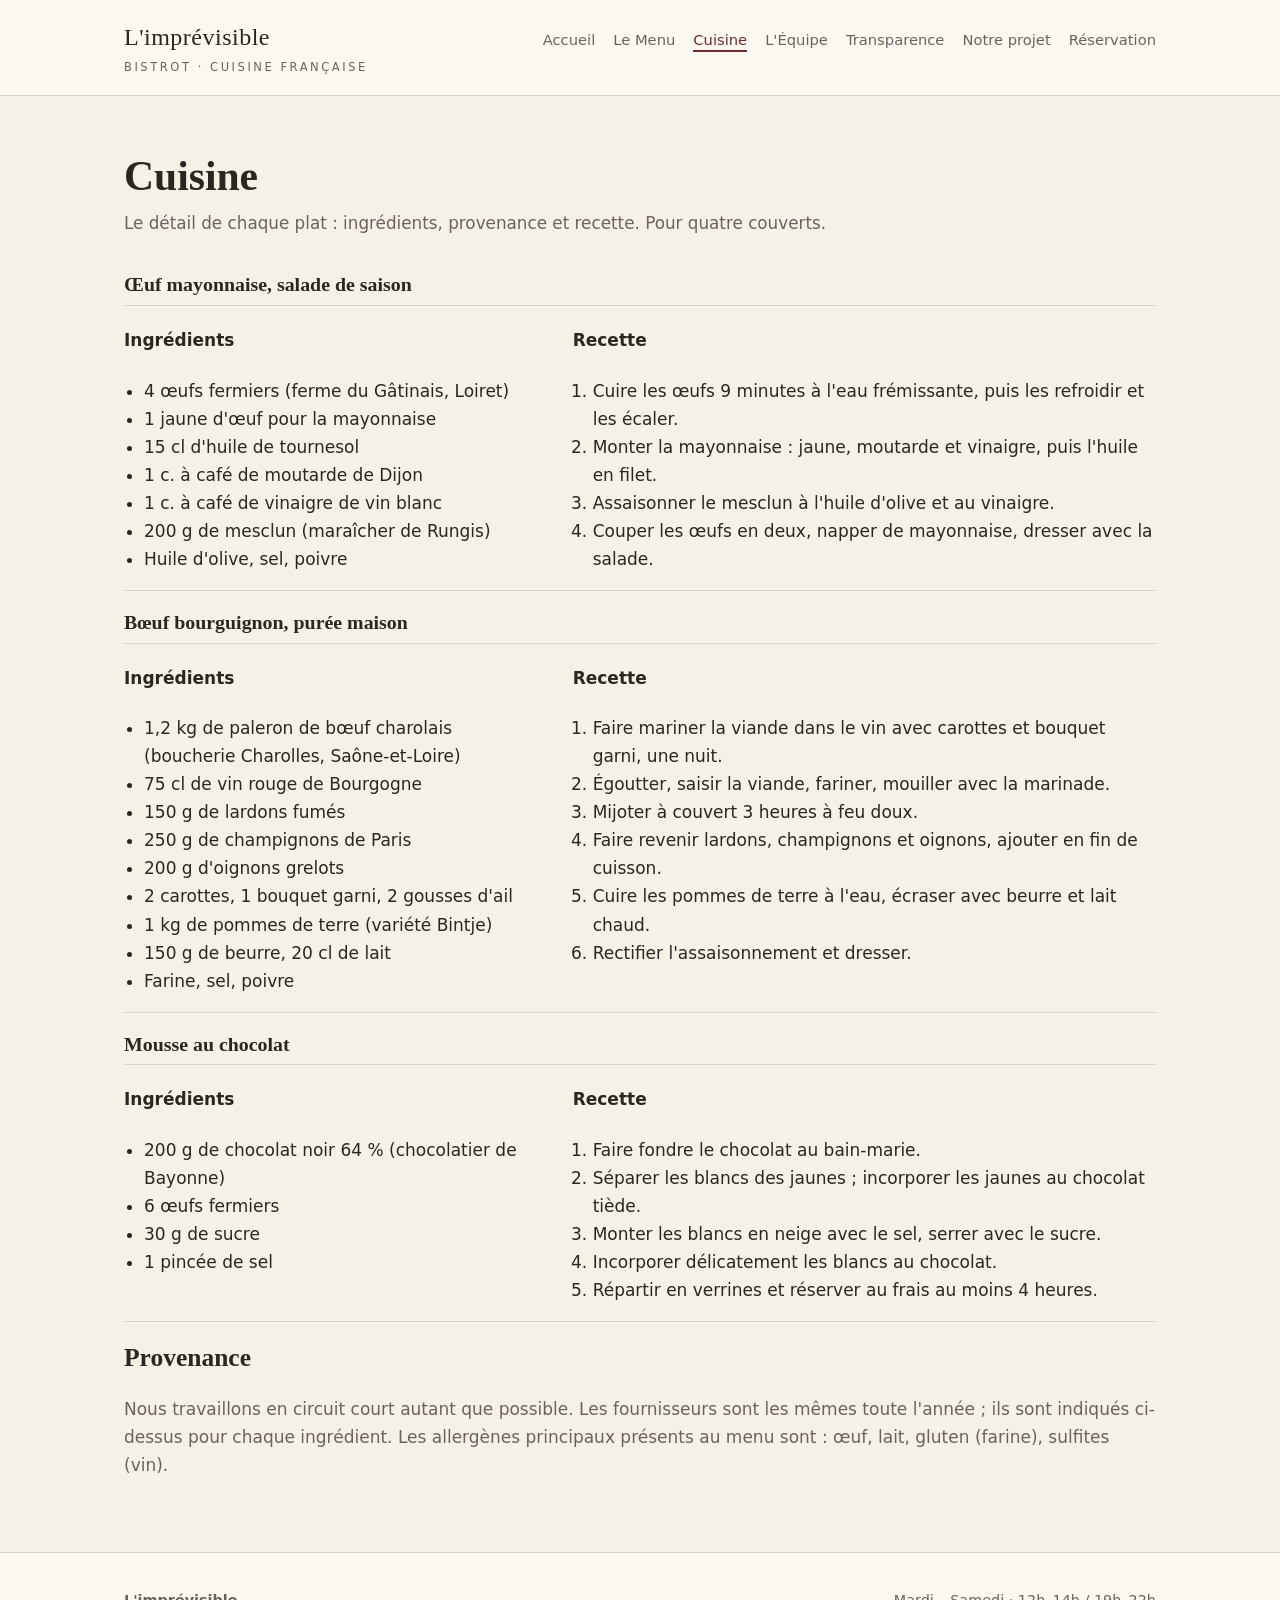
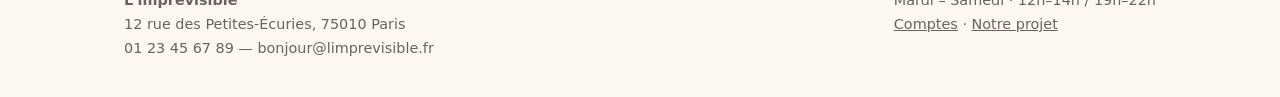
==== cuisine.html @ a86bb1ca "Construction du site bistrot : accueil, menu, cuisine, equipe, transparence, projet, reservation Co-" ====
<!DOCTYPE html>
<html lang="fr">
<head>
  <meta charset="UTF-8" />
  <meta name="viewport" content="width=device-width, initial-scale=1.0" />
  <title>Cuisine — L'imprévisible</title>
  <meta name="description" content="Ingrédients, provenance et recettes détaillées des plats de L'imprévisible." />
  <link rel="stylesheet" href="styles.css" />
</head>
<body>
  <header class="site-header">
    <div class="site-header__inner">
      <a class="brand" href="index.html">
        <span class="brand__name">L'imprévisible</span>
        <span class="brand__tag">Bistrot · Cuisine française</span>
      </a>
      <nav>
        <ul class="nav">
          <li><a href="index.html">Accueil</a></li>
          <li><a href="menu.html">Le Menu</a></li>
          <li><a href="cuisine.html" aria-current="page">Cuisine</a></li>
          <li><a href="equipe.html">L'Équipe</a></li>
          <li><a href="transparence.html">Transparence</a></li>
          <li><a href="projet.html">Notre projet</a></li>
          <li><a href="reservation.html">Réservation</a></li>
        </ul>
      </nav>
    </div>
  </header>

  <main class="wrap">
    <h1 class="page-title">Cuisine</h1>
    <p class="page-subtitle">
      Le détail de chaque plat : ingrédients, provenance et recette. Pour quatre couverts.
    </p>

    <article class="recipe section" style="padding-top:0;">
      <h3>Œuf mayonnaise, salade de saison</h3>
      <div class="recipe__cols">
        <div>
          <h4 class="mt-0">Ingrédients</h4>
          <ul>
            <li>4 œufs fermiers (ferme du Gâtinais, Loiret)</li>
            <li>1 jaune d'œuf pour la mayonnaise</li>
            <li>15 cl d'huile de tournesol</li>
            <li>1 c. à café de moutarde de Dijon</li>
            <li>1 c. à café de vinaigre de vin blanc</li>
            <li>200 g de mesclun (maraîcher de Rungis)</li>
            <li>Huile d'olive, sel, poivre</li>
          </ul>
        </div>
        <div>
          <h4 class="mt-0">Recette</h4>
          <ol>
            <li>Cuire les œufs 9 minutes à l'eau frémissante, puis les refroidir et les écaler.</li>
            <li>Monter la mayonnaise : jaune, moutarde et vinaigre, puis l'huile en filet.</li>
            <li>Assaisonner le mesclun à l'huile d'olive et au vinaigre.</li>
            <li>Couper les œufs en deux, napper de mayonnaise, dresser avec la salade.</li>
          </ol>
        </div>
      </div>
    </article>

    <article class="recipe section">
      <h3>Bœuf bourguignon, purée maison</h3>
      <div class="recipe__cols">
        <div>
          <h4 class="mt-0">Ingrédients</h4>
          <ul>
            <li>1,2 kg de paleron de bœuf charolais (boucherie Charolles, Saône-et-Loire)</li>
            <li>75 cl de vin rouge de Bourgogne</li>
            <li>150 g de lardons fumés</li>
            <li>250 g de champignons de Paris</li>
            <li>200 g d'oignons grelots</li>
            <li>2 carottes, 1 bouquet garni, 2 gousses d'ail</li>
            <li>1 kg de pommes de terre (variété Bintje)</li>
            <li>150 g de beurre, 20 cl de lait</li>
            <li>Farine, sel, poivre</li>
          </ul>
        </div>
        <div>
          <h4 class="mt-0">Recette</h4>
          <ol>
            <li>Faire mariner la viande dans le vin avec carottes et bouquet garni, une nuit.</li>
            <li>Égoutter, saisir la viande, fariner, mouiller avec la marinade.</li>
            <li>Mijoter à couvert 3 heures à feu doux.</li>
            <li>Faire revenir lardons, champignons et oignons, ajouter en fin de cuisson.</li>
            <li>Cuire les pommes de terre à l'eau, écraser avec beurre et lait chaud.</li>
            <li>Rectifier l'assaisonnement et dresser.</li>
          </ol>
        </div>
      </div>
    </article>

    <article class="recipe section">
      <h3>Mousse au chocolat</h3>
      <div class="recipe__cols">
        <div>
          <h4 class="mt-0">Ingrédients</h4>
          <ul>
            <li>200 g de chocolat noir 64 % (chocolatier de Bayonne)</li>
            <li>6 œufs fermiers</li>
            <li>30 g de sucre</li>
            <li>1 pincée de sel</li>
          </ul>
        </div>
        <div>
          <h4 class="mt-0">Recette</h4>
          <ol>
            <li>Faire fondre le chocolat au bain-marie.</li>
            <li>Séparer les blancs des jaunes ; incorporer les jaunes au chocolat tiède.</li>
            <li>Monter les blancs en neige avec le sel, serrer avec le sucre.</li>
            <li>Incorporer délicatement les blancs au chocolat.</li>
            <li>Répartir en verrines et réserver au frais au moins 4 heures.</li>
          </ol>
        </div>
      </div>
    </article>

    <section class="section">
      <h2>Provenance</h2>
      <p class="muted">
        Nous travaillons en circuit court autant que possible. Les fournisseurs sont
        les mêmes toute l'année ; ils sont indiqués ci-dessus pour chaque ingrédient.
        Les allergènes principaux présents au menu sont : œuf, lait, gluten (farine),
        sulfites (vin).
      </p>
    </section>
  </main>

  <footer class="site-footer">
    <div class="site-footer__inner">
      <div>
        <strong>L'imprévisible</strong><br />
        12 rue des Petites-Écuries, 75010 Paris<br />
        01 23 45 67 89 — bonjour@limprevisible.fr
      </div>
      <div>
        Mardi – Samedi · 12h–14h / 19h–22h<br />
        <a href="transparence.html">Comptes</a> · <a href="projet.html">Notre projet</a>
      </div>
    </div>
  </footer>
</body>
</html>
---- styles.css ----
:root {
  --cream: #f6f1e7;
  --paper: #fbf8f1;
  --ink: #2a2622;
  --muted: #6b635a;
  --line: #ddd3c4;
  --bordeaux: #6e2b2b;
  --bordeaux-dark: #531f1f;
  --olive: #5b5e44;
}

* {
  box-sizing: border-box;
}

html {
  scroll-behavior: smooth;
}

body {
  margin: 0;
  font-family: "Inter", "Segoe UI", system-ui, sans-serif;
  color: var(--ink);
  background: var(--cream);
  line-height: 1.65;
  font-size: 17px;
}

h1, h2, h3 {
  font-family: Georgia, "Times New Roman", serif;
  font-weight: 600;
  line-height: 1.2;
  color: var(--ink);
}

a {
  color: var(--bordeaux);
}

img {
  max-width: 100%;
  display: block;
}

/* ---------- Header ---------- */
.site-header {
  border-bottom: 1px solid var(--line);
  background: var(--paper);
}

.site-header__inner {
  max-width: 1080px;
  margin: 0 auto;
  padding: 18px 24px;
  display: flex;
  flex-wrap: wrap;
  align-items: baseline;
  justify-content: space-between;
  gap: 12px;
}

.brand {
  text-decoration: none;
  color: var(--ink);
}

.brand__name {
  font-family: Georgia, serif;
  font-size: 1.5rem;
  letter-spacing: 0.5px;
}

.brand__tag {
  display: block;
  font-size: 0.72rem;
  letter-spacing: 0.22em;
  text-transform: uppercase;
  color: var(--muted);
}

.nav {
  display: flex;
  flex-wrap: wrap;
  gap: 4px 18px;
  list-style: none;
  margin: 0;
  padding: 0;
}

.nav a {
  text-decoration: none;
  color: var(--muted);
  font-size: 0.92rem;
  padding-bottom: 2px;
  border-bottom: 2px solid transparent;
}

.nav a:hover,
.nav a[aria-current="page"] {
  color: var(--bordeaux);
  border-bottom-color: var(--bordeaux);
}

/* ---------- Hero ---------- */
.hero {
  background: var(--bordeaux);
  color: #f3e9df;
}

.hero__inner {
  max-width: 1080px;
  margin: 0 auto;
  padding: 72px 24px;
}

.hero h1 {
  color: #fff;
  font-size: clamp(2.2rem, 5vw, 3.4rem);
  margin: 0 0 14px;
}

.hero p {
  max-width: 620px;
  font-size: 1.1rem;
  margin: 0 0 28px;
  color: #ecdcd0;
}

/* ---------- Layout ---------- */
.wrap {
  max-width: 1080px;
  margin: 0 auto;
  padding: 56px 24px;
}

.wrap--narrow {
  max-width: 760px;
}

.section + .section {
  border-top: 1px solid var(--line);
}

.lead {
  font-size: 1.15rem;
  color: var(--muted);
}

.page-title {
  font-size: clamp(1.9rem, 4vw, 2.6rem);
  margin: 0 0 8px;
}

.page-subtitle {
  color: var(--muted);
  margin: 0 0 36px;
  font-size: 1.05rem;
}

/* ---------- Buttons ---------- */
.btn {
  display: inline-block;
  background: #f3e9df;
  color: var(--bordeaux-dark);
  text-decoration: none;
  padding: 12px 26px;
  border-radius: 2px;
  font-weight: 600;
  font-size: 0.95rem;
  border: 1px solid transparent;
  cursor: pointer;
}

.btn:hover {
  background: #fff;
}

.btn--ghost {
  background: transparent;
  color: var(--bordeaux);
  border-color: var(--bordeaux);
}

.btn--ghost:hover {
  background: var(--bordeaux);
  color: #fff;
}

/* ---------- Cards / grids ---------- */
.grid {
  display: grid;
  gap: 24px;
}

.grid--3 {
  grid-template-columns: repeat(auto-fit, minmax(240px, 1fr));
}

.grid--2 {
  grid-template-columns: repeat(auto-fit, minmax(280px, 1fr));
}

.card {
  background: var(--paper);
  border: 1px solid var(--line);
  border-radius: 3px;
  padding: 26px;
}

.card h3 {
  margin-top: 0;
}

/* ---------- Menu ---------- */
.menu-course {
  margin-bottom: 40px;
}

.menu-course__label {
  text-transform: uppercase;
  letter-spacing: 0.2em;
  font-size: 0.78rem;
  color: var(--bordeaux);
  margin-bottom: 6px;
}

.menu-course__name {
  font-size: 1.5rem;
  margin: 0 0 6px;
}

.menu-course__desc {
  color: var(--muted);
  margin: 0;
}

.price-tag {
  font-family: Georgia, serif;
  font-size: 2rem;
  color: var(--bordeaux);
}

/* ---------- Tables ---------- */
.table {
  width: 100%;
  border-collapse: collapse;
  margin: 18px 0;
  background: var(--paper);
}

.table caption {
  text-align: left;
  color: var(--muted);
  font-size: 0.9rem;
  margin-bottom: 8px;
}

.table th,
.table td {
  text-align: left;
  padding: 12px 14px;
  border-bottom: 1px solid var(--line);
  font-size: 0.96rem;
}

.table th {
  background: #efe7d8;
  font-family: Georgia, serif;
  font-weight: 600;
}

.table td.num,
.table th.num {
  text-align: right;
  font-variant-numeric: tabular-nums;
}

.table tfoot td {
  font-weight: 700;
  border-top: 2px solid var(--line);
}

/* ---------- Staff ---------- */
.staff {
  display: grid;
  gap: 28px;
}

.staff__role {
  color: var(--bordeaux);
  font-size: 0.85rem;
  letter-spacing: 0.12em;
  text-transform: uppercase;
  margin: 0 0 2px;
}

.staff h3 {
  margin: 0 0 4px;
}

.staff__meta {
  color: var(--muted);
  font-size: 0.92rem;
  margin: 0 0 10px;
}

.staff ul {
  margin: 0;
  padding-left: 20px;
  color: var(--muted);
}

.salary {
  font-weight: 600;
  color: var(--ink);
}

/* ---------- Recipe ---------- */
.recipe h3 {
  border-bottom: 1px solid var(--line);
  padding-bottom: 8px;
}

.recipe__cols {
  display: grid;
  grid-template-columns: 1fr 1.4fr;
  gap: 32px;
}

.recipe__cols ol,
.recipe__cols ul {
  padding-left: 20px;
}

/* ---------- Forms ---------- */
.field {
  margin-bottom: 18px;
}

.field label {
  display: block;
  font-size: 0.9rem;
  margin-bottom: 6px;
  color: var(--ink);
}

.field input,
.field select,
.field textarea {
  width: 100%;
  padding: 11px 12px;
  border: 1px solid var(--line);
  border-radius: 2px;
  font: inherit;
  background: #fff;
}

.form-note {
  background: #efe7d8;
  border-left: 3px solid var(--bordeaux);
  padding: 14px 18px;
  font-size: 0.95rem;
  margin: 24px 0;
}

/* ---------- Footer ---------- */
.site-footer {
  border-top: 1px solid var(--line);
  background: var(--paper);
  color: var(--muted);
  font-size: 0.9rem;
}

.site-footer__inner {
  max-width: 1080px;
  margin: 0 auto;
  padding: 36px 24px;
  display: flex;
  flex-wrap: wrap;
  justify-content: space-between;
  gap: 16px;
}

.site-footer a {
  color: var(--muted);
}

/* ---------- Utilities ---------- */
.muted { color: var(--muted); }
.mt-0 { margin-top: 0; }
.center { text-align: center; }

@media (max-width: 640px) {
  .recipe__cols {
    grid-template-columns: 1fr;
    gap: 16px;
  }
  .hero__inner {
    padding: 52px 20px;
  }
}
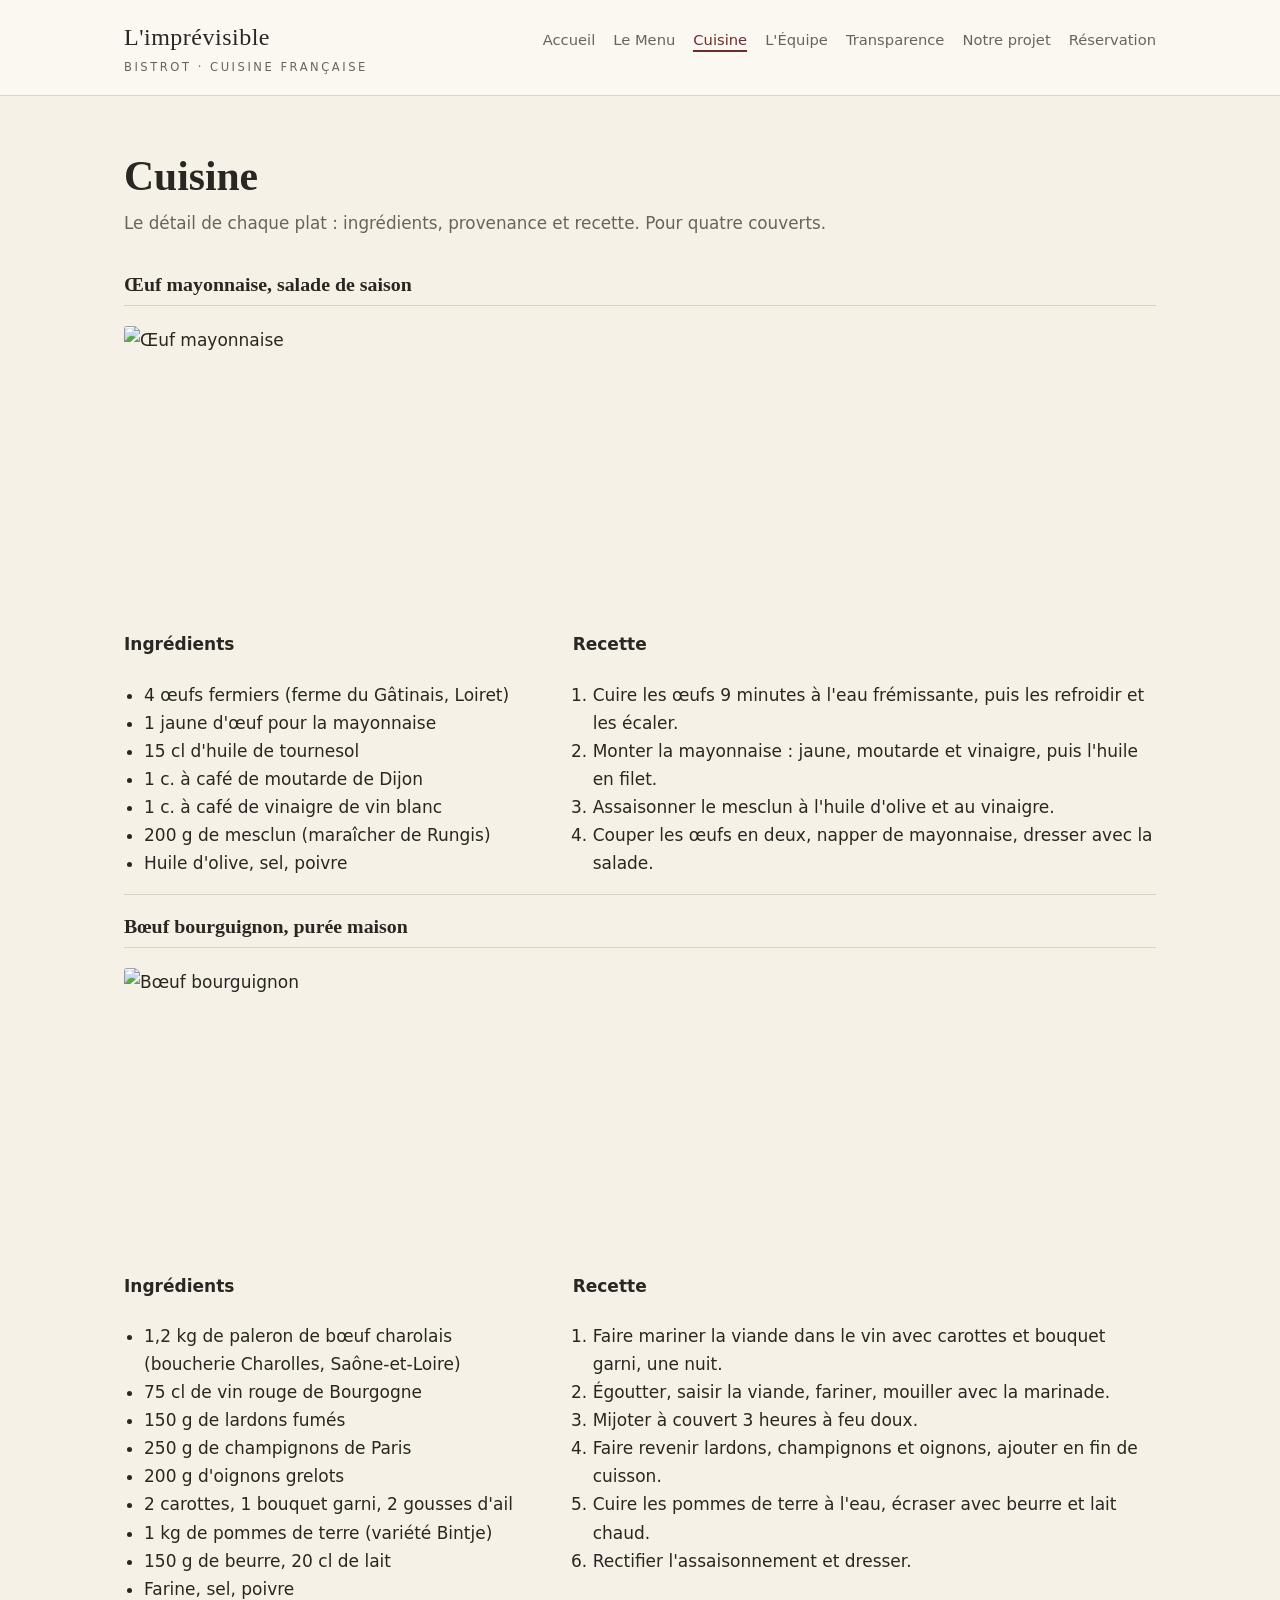
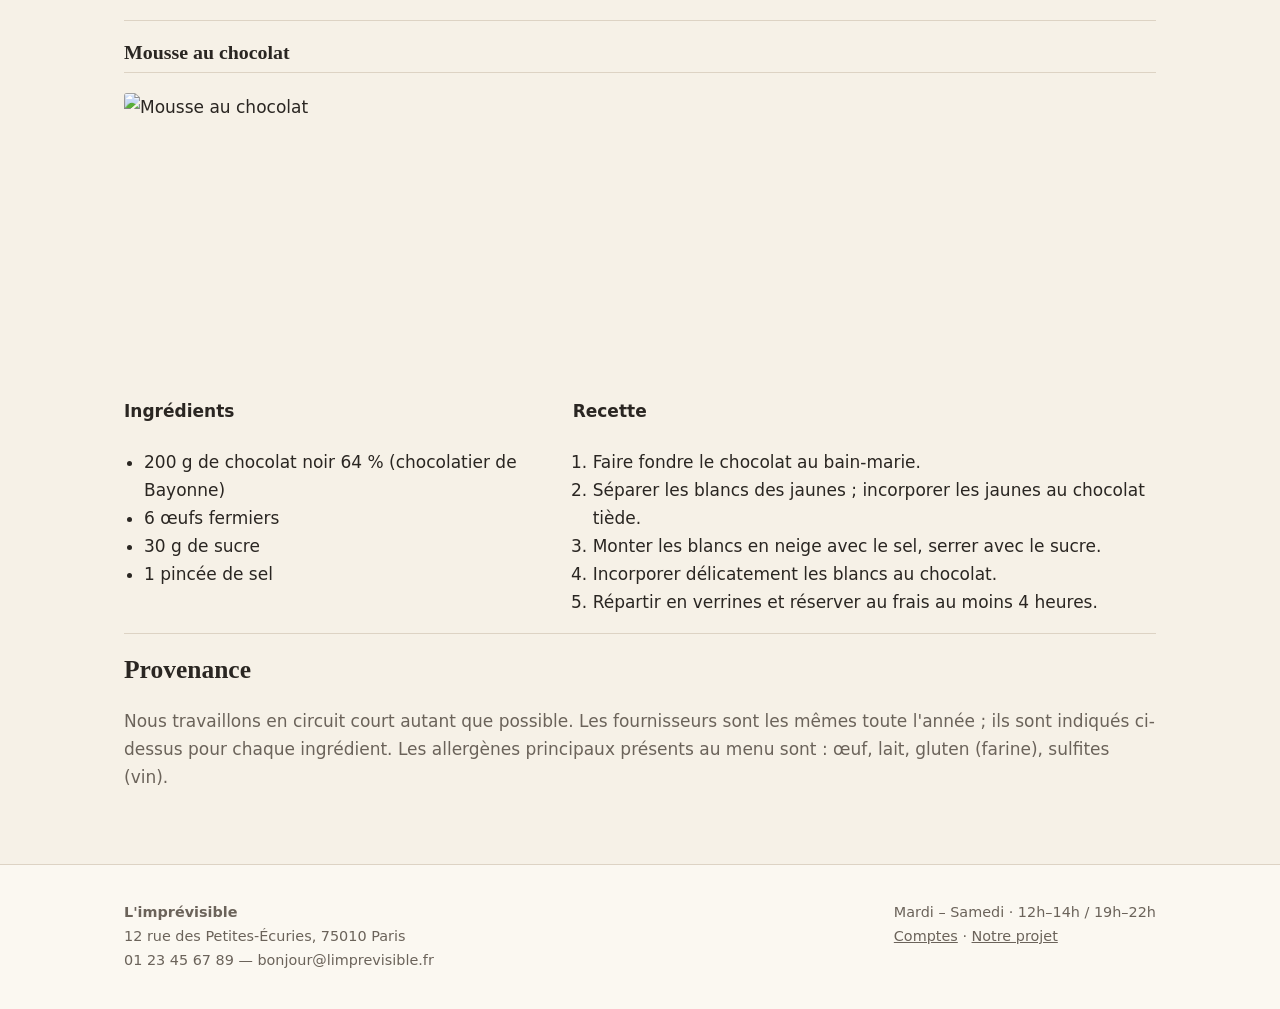
==== commit 7a8a3662: "Ajout des visuels : hero, entrée, plat, dessert Co-authored-by: Cursor <cursoragent@cursor.com>" ====
--- a/cuisine.html
+++ b/cuisine.html
@@ -36,6 +36,7 @@
 
     <article class="recipe section" style="padding-top:0;">
       <h3>Œuf mayonnaise, salade de saison</h3>
+      <img src="assets/dish-starter.png" alt="Œuf mayonnaise" class="recipe-img" />
       <div class="recipe__cols">
         <div>
           <h4 class="mt-0">Ingrédients</h4>
@@ -63,6 +64,7 @@
 
     <article class="recipe section">
       <h3>Bœuf bourguignon, purée maison</h3>
+      <img src="assets/dish-main.png" alt="Bœuf bourguignon" class="recipe-img" />
       <div class="recipe__cols">
         <div>
           <h4 class="mt-0">Ingrédients</h4>
@@ -94,6 +96,7 @@
 
     <article class="recipe section">
       <h3>Mousse au chocolat</h3>
+      <img src="assets/dish-dessert.png" alt="Mousse au chocolat" class="recipe-img" />
       <div class="recipe__cols">
         <div>
           <h4 class="mt-0">Ingrédients</h4>
--- a/styles.css
+++ b/styles.css
@@ -103,11 +103,21 @@
 
 /* ---------- Hero ---------- */
 .hero {
-  background: var(--bordeaux);
+  background: var(--bordeaux) url('assets/hero-bistrot.png') center/cover no-repeat;
   color: #f3e9df;
+  position: relative;
+}
+
+.hero::before {
+  content: '';
+  position: absolute;
+  top: 0; left: 0; right: 0; bottom: 0;
+  background: rgba(0, 0, 0, 0.6);
 }
 
 .hero__inner {
+  position: relative;
+  z-index: 1;
   max-width: 1080px;
   margin: 0 auto;
   padding: 72px 24px;
@@ -234,6 +244,22 @@
   margin: 0;
 }
 
+.course-img {
+  width: 100%;
+  height: 320px;
+  object-fit: cover;
+  border-radius: 3px;
+  margin: 12px 0 16px;
+}
+
+.recipe-img {
+  width: 100%;
+  height: 280px;
+  object-fit: cover;
+  border-radius: 3px;
+  margin-bottom: 24px;
+}
+
 .price-tag {
   font-family: Georgia, serif;
   font-size: 2rem;
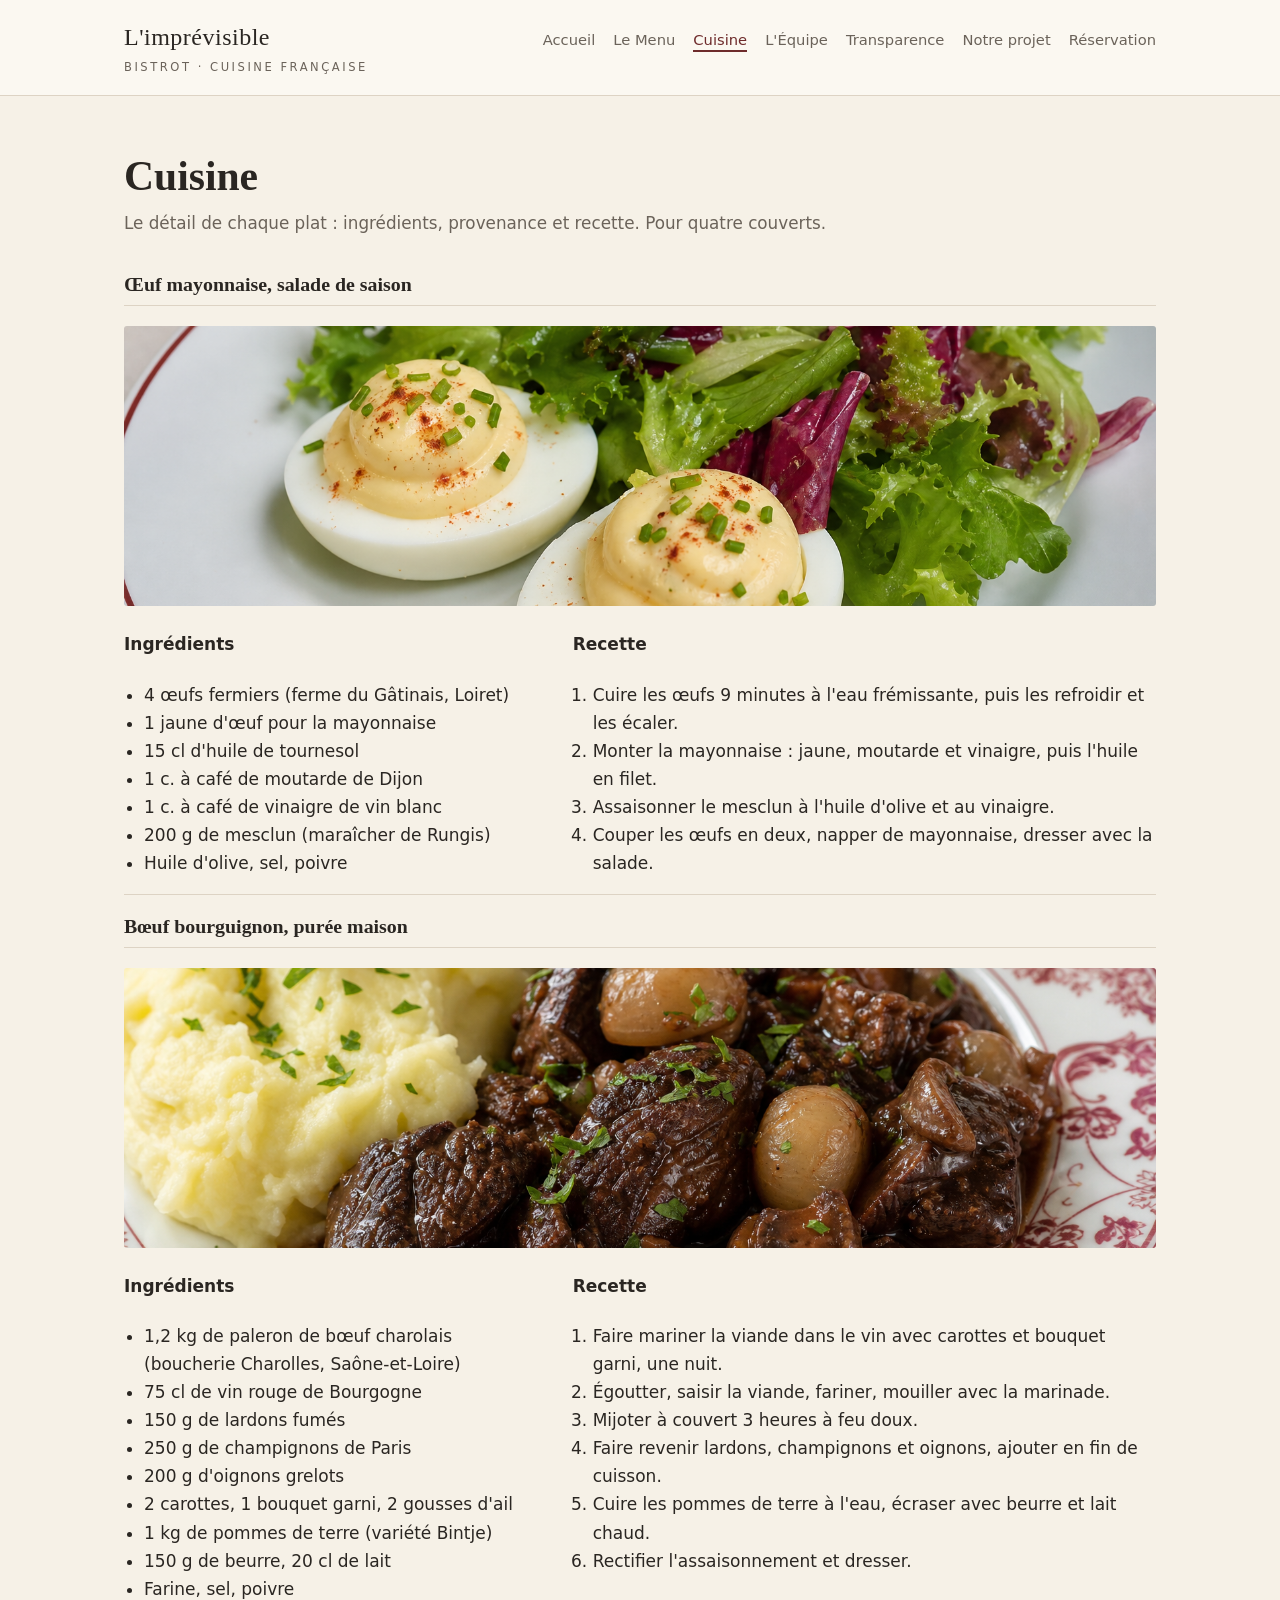
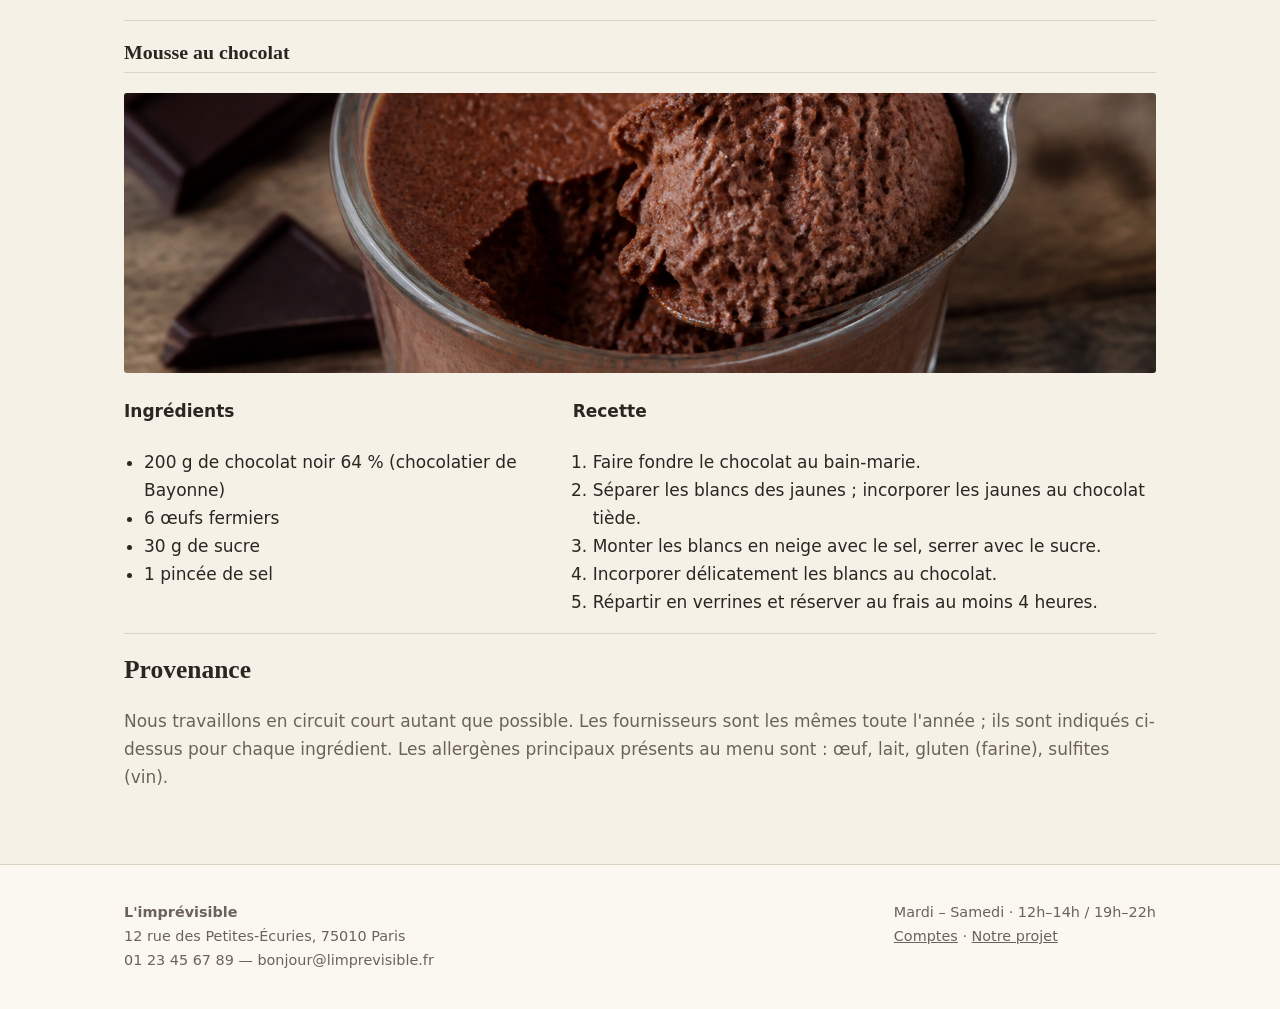
==== commit 6ed0a17f: "Ajout logo et favicon sur toutes les pages Co-authored-by: Cursor <cursoragent@cursor.com>" ====
--- a/cuisine.html
+++ b/cuisine.html
@@ -5,6 +5,7 @@
   <meta name="viewport" content="width=device-width, initial-scale=1.0" />
   <title>Cuisine — L'imprévisible</title>
   <meta name="description" content="Ingrédients, provenance et recettes détaillées des plats de L'imprévisible." />
+  <link rel="icon" type="image/png" href="assets/favicon.png" />
   <link rel="stylesheet" href="styles.css" />
 </head>
 <body>
--- a/styles.css
+++ b/styles.css
@@ -62,6 +62,11 @@
 .brand {
   text-decoration: none;
   color: var(--ink);
+}
+
+.brand__logo {
+  height: 36px;
+  width: auto;
 }
 
 .brand__name {
@@ -312,6 +317,15 @@
   gap: 28px;
 }
 
+.staff__portrait {
+  width: 100%;
+  height: 280px;
+  object-fit: cover;
+  object-position: top;
+  border-radius: 3px;
+  margin-bottom: 14px;
+}
+
 .staff__role {
   color: var(--bordeaux);
   font-size: 0.85rem;
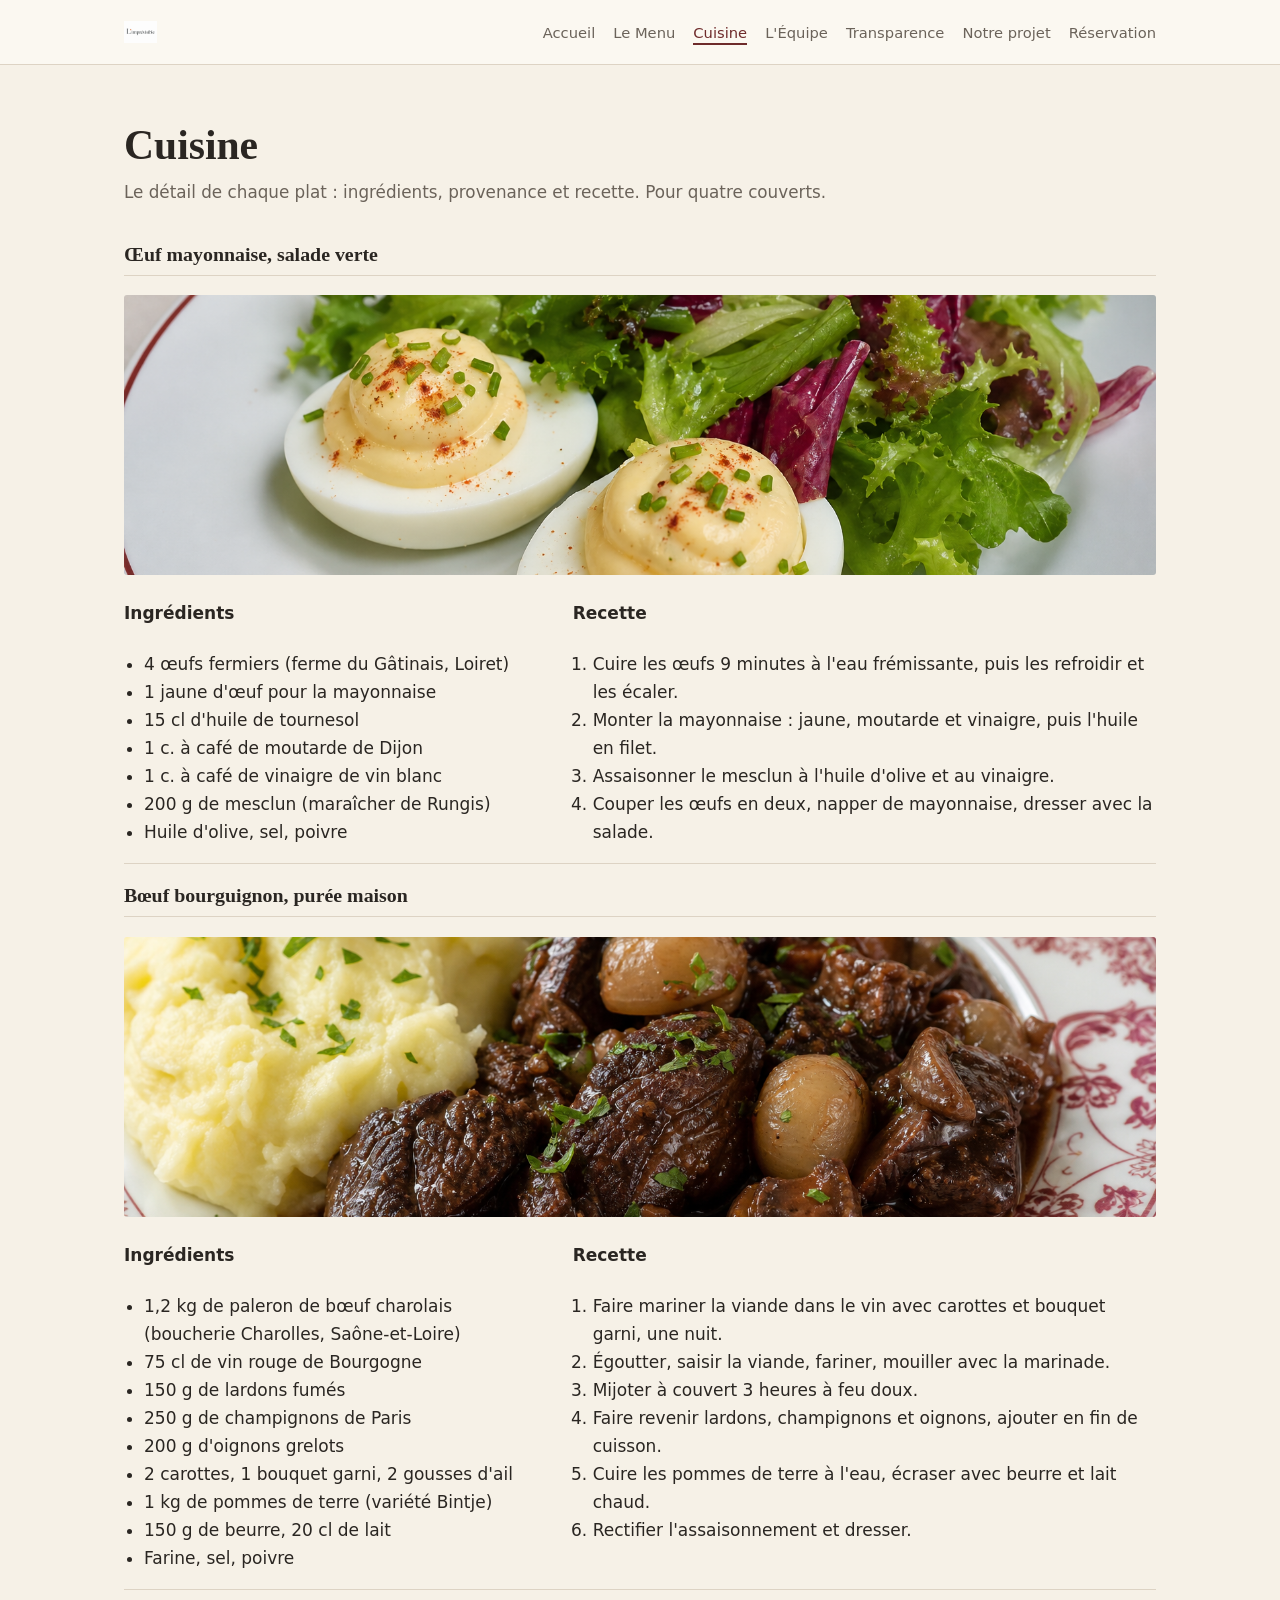
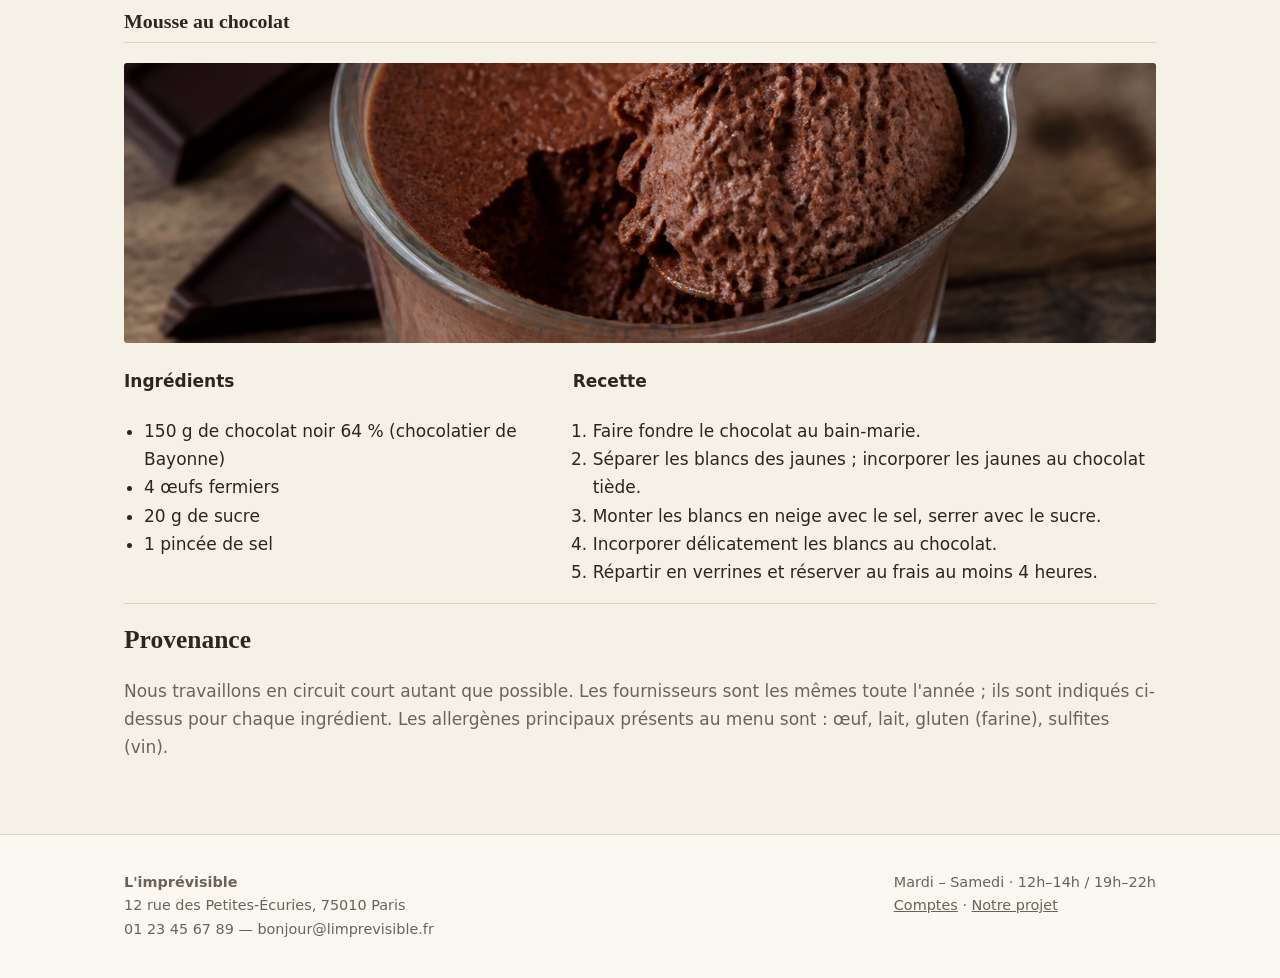
==== commit 17be8dcb: "Cohérence menu unique : hero, logo uniforme, salade verte, mousse 4 couverts - Nouvelle image d'accu" ====
--- a/cuisine.html
+++ b/cuisine.html
@@ -12,8 +12,7 @@
   <header class="site-header">
     <div class="site-header__inner">
       <a class="brand" href="index.html">
-        <span class="brand__name">L'imprévisible</span>
-        <span class="brand__tag">Bistrot · Cuisine française</span>
+        <img src="assets/logo.png" alt="L'imprévisible" class="brand__logo" />
       </a>
       <nav>
         <ul class="nav">
@@ -36,7 +35,7 @@
     </p>
 
     <article class="recipe section" style="padding-top:0;">
-      <h3>Œuf mayonnaise, salade de saison</h3>
+      <h3>Œuf mayonnaise, salade verte</h3>
       <img src="assets/dish-starter.png" alt="Œuf mayonnaise" class="recipe-img" />
       <div class="recipe__cols">
         <div>
@@ -102,9 +101,9 @@
         <div>
           <h4 class="mt-0">Ingrédients</h4>
           <ul>
-            <li>200 g de chocolat noir 64 % (chocolatier de Bayonne)</li>
-            <li>6 œufs fermiers</li>
-            <li>30 g de sucre</li>
+            <li>150 g de chocolat noir 64 % (chocolatier de Bayonne)</li>
+            <li>4 œufs fermiers</li>
+            <li>20 g de sucre</li>
             <li>1 pincée de sel</li>
           </ul>
         </div>
--- a/styles.css
+++ b/styles.css
@@ -54,7 +54,7 @@
   padding: 18px 24px;
   display: flex;
   flex-wrap: wrap;
-  align-items: baseline;
+  align-items: center;
   justify-content: space-between;
   gap: 12px;
 }
@@ -62,11 +62,14 @@
 .brand {
   text-decoration: none;
   color: var(--ink);
+  display: inline-flex;
+  align-items: center;
 }
 
 .brand__logo {
-  height: 36px;
+  height: 22px;
   width: auto;
+  display: block;
 }
 
 .brand__name {
